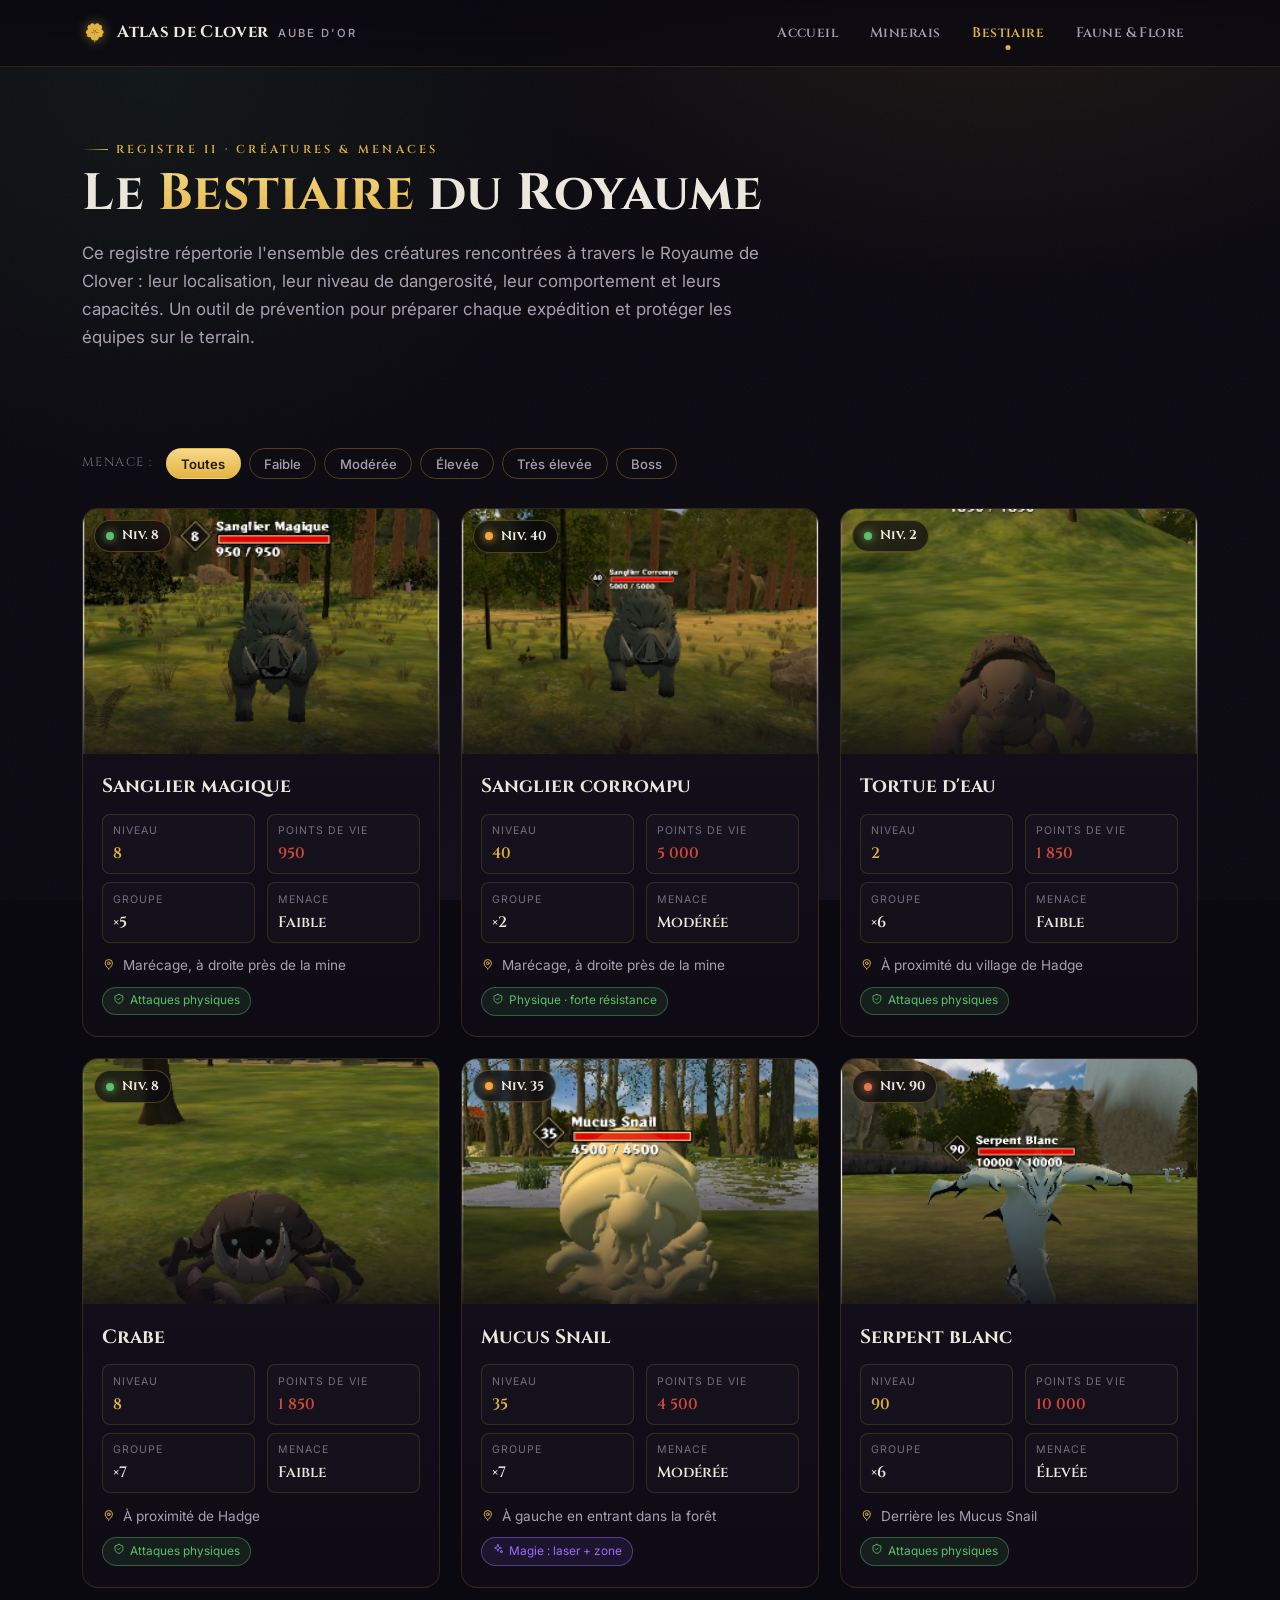
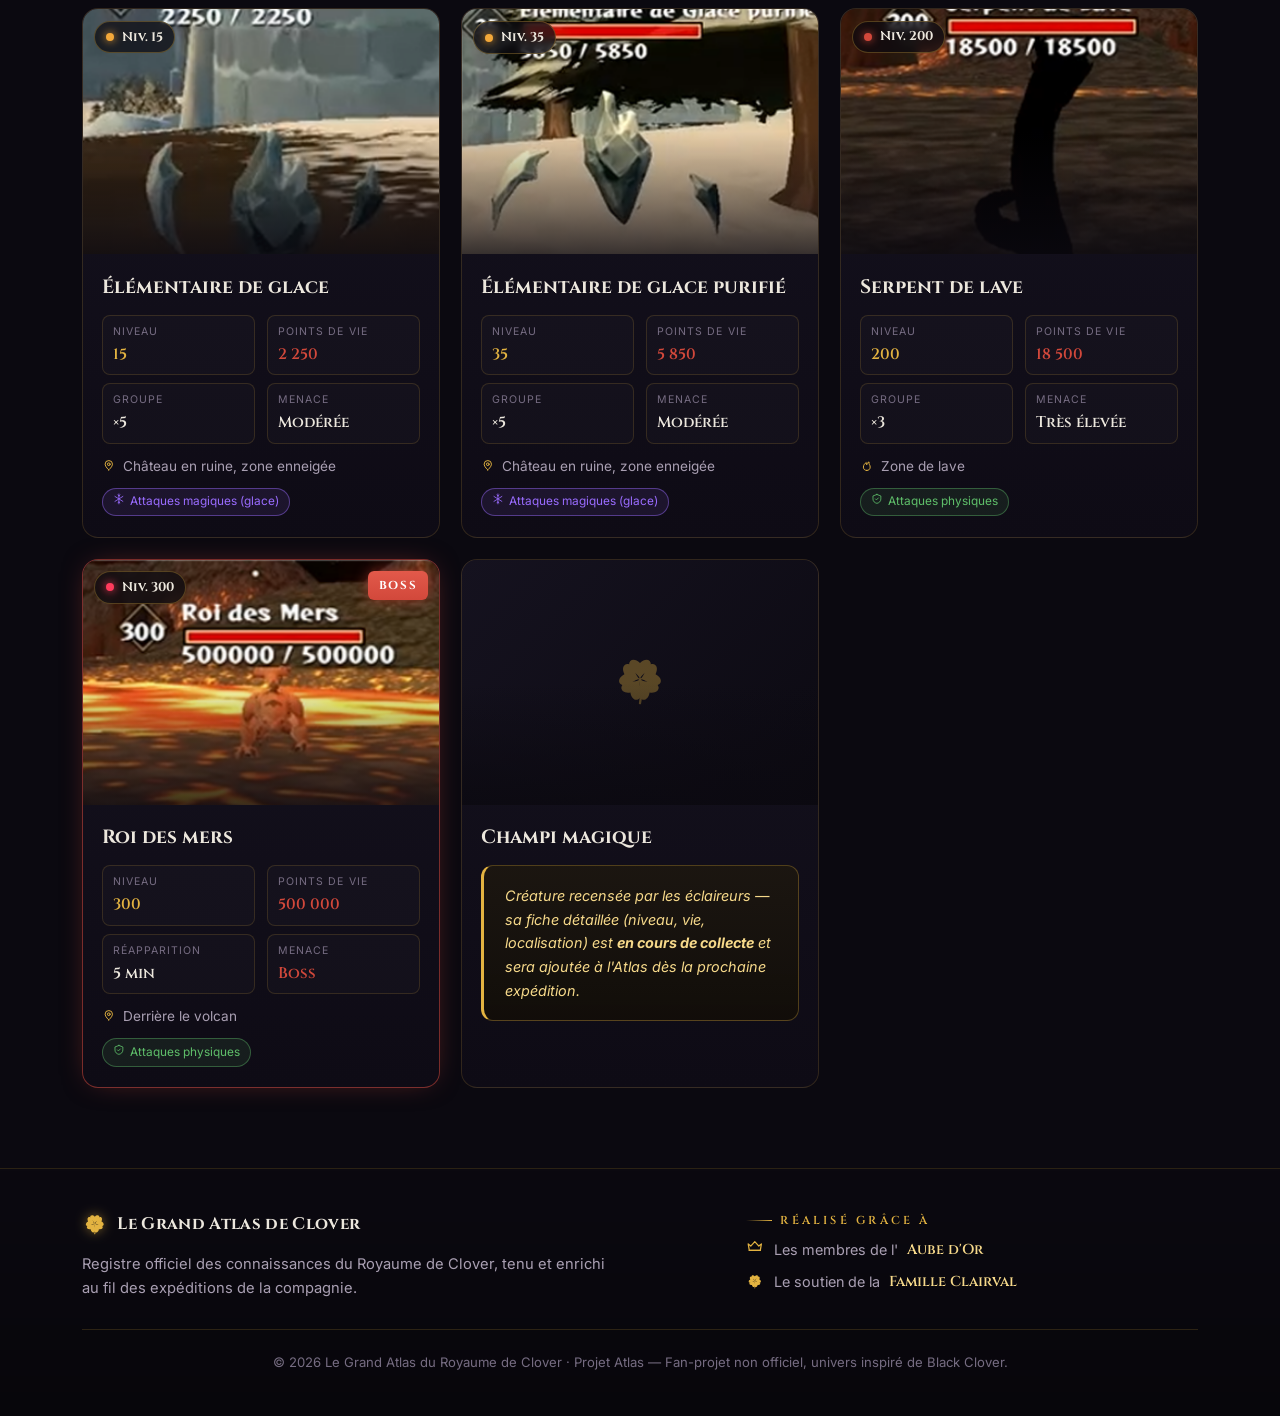
==== bestiaire.html @ 681b784f "Le Grand Atlas du Royaume de Clover — site initial Site-guide multi-pages au thème grimoire sombre (" ====
<!DOCTYPE html>
<html lang="fr">
<head>
  <meta charset="UTF-8" />
  <meta name="viewport" content="width=device-width, initial-scale=1.0" />
  <title>Le Bestiaire — Le Grand Atlas du Royaume de Clover</title>
  <meta name="description" content="Le bestiaire du Royaume de Clover : niveau, points de vie, taille de groupe, type d'attaque et localisation de chaque créature — du sanglier au Roi des mers." />
  <link rel="icon" href="data:image/svg+xml,<svg xmlns='http://www.w3.org/2000/svg' viewBox='-40 -40 80 88'><g fill='%23e3b341'><path d='M0 0C-2-9-16-12-16-22-16-29-8-32 0-24 8-32 16-29 16-22 16-12 2-9 0 0Z'/><path d='M0 0C-2-9-16-12-16-22-16-29-8-32 0-24 8-32 16-29 16-22 16-12 2-9 0 0Z' transform='rotate(72)'/><path d='M0 0C-2-9-16-12-16-22-16-29-8-32 0-24 8-32 16-29 16-22 16-12 2-9 0 0Z' transform='rotate(144)'/><path d='M0 0C-2-9-16-12-16-22-16-29-8-32 0-24 8-32 16-29 16-22 16-12 2-9 0 0Z' transform='rotate(216)'/><path d='M0 0C-2-9-16-12-16-22-16-29-8-32 0-24 8-32 16-29 16-22 16-12 2-9 0 0Z' transform='rotate(288)'/></g></svg>" />
  <link rel="preconnect" href="https://fonts.googleapis.com" />
  <link rel="preconnect" href="https://fonts.gstatic.com" crossorigin />
  <link href="https://fonts.googleapis.com/css2?family=Cinzel:wght@500;600;700;800&family=Inter:wght@400;500;600;700&display=swap" rel="stylesheet" />
  <link rel="stylesheet" href="css/styles.css" />
</head>
<body>

  <svg width="0" height="0" class="svg-sprite" aria-hidden="true" focusable="false" style="position:absolute">
    <symbol id="clover" viewBox="-40 -40 80 88">
      <g fill="currentColor">
        <path d="M0 0C-2-9-16-12-16-22-16-29-8-32 0-24 8-32 16-29 16-22 16-12 2-9 0 0Z"/>
        <path d="M0 0C-2-9-16-12-16-22-16-29-8-32 0-24 8-32 16-29 16-22 16-12 2-9 0 0Z" transform="rotate(72)"/>
        <path d="M0 0C-2-9-16-12-16-22-16-29-8-32 0-24 8-32 16-29 16-22 16-12 2-9 0 0Z" transform="rotate(144)"/>
        <path d="M0 0C-2-9-16-12-16-22-16-29-8-32 0-24 8-32 16-29 16-22 16-12 2-9 0 0Z" transform="rotate(216)"/>
        <path d="M0 0C-2-9-16-12-16-22-16-29-8-32 0-24 8-32 16-29 16-22 16-12 2-9 0 0Z" transform="rotate(288)"/>
      </g>
      <path d="M0 0C2 14 2 26 0 35" fill="none" stroke="currentColor" stroke-width="3.4" stroke-linecap="round"/>
    </symbol>
  </svg>

  <header class="header">
    <div class="container nav">
      <a href="index.html" class="brand">
        <svg class="clover clover--gold"><use href="#clover"/></svg>
        Atlas de Clover <small>Aube d'Or</small>
      </a>
      <nav class="nav-links" id="menu" aria-label="Navigation principale">
        <a href="index.html">Accueil</a>
        <a href="minerais.html">Minerais</a>
        <a href="bestiaire.html" class="is-active">Bestiaire</a>
        <a href="faune-flore.html">Faune &amp; Flore</a>
      </nav>
      <button class="burger" aria-label="Ouvrir le menu" aria-expanded="false">☰</button>
    </div>
  </header>

  <section class="container section--tight" style="padding-top:clamp(2.5rem,6vw,4rem)">
    <span class="kicker">Registre II · Créatures &amp; menaces</span>
    <h1 class="section-title" style="font-size:clamp(2rem,5vw,3.2rem)">Le <span class="accent">Bestiaire</span> du Royaume</h1>
    <p class="lead" style="margin-top:1rem">Ce registre répertorie l'ensemble des créatures rencontrées à travers le Royaume de Clover : leur localisation, leur niveau de dangerosité, leur comportement et leurs capacités. Un outil de prévention pour préparer chaque expédition et protéger les équipes sur le terrain.</p>
  </section>

  <section class="container section--tight">
    <div class="filters" data-filter-group data-target=".beast[data-cat]">
      <span class="flabel">Menace&nbsp;:</span>
      <button class="chip is-on" data-value="all">Toutes</button>
      <button class="chip" data-value="faible">Faible</button>
      <button class="chip" data-value="modere">Modérée</button>
      <button class="chip" data-value="eleve">Élevée</button>
      <button class="chip" data-value="tres-eleve">Très élevée</button>
      <button class="chip" data-value="boss">Boss</button>
    </div>

    <div class="grid grid-auto">

      <!-- Sanglier magique -->
      <article class="beast reveal" data-cat="faible">
        <div class="beast-media">
          <span class="lvl-badge" style="--danger:#5fbf6a"><span class="dot"></span> Niv. 8</span>
          <img src="assets/img/monstre-sanglier-magique.png" alt="Sanglier magique" loading="lazy" />
        </div>
        <div class="beast-body">
          <div class="beast-title">Sanglier magique</div>
          <div class="stat-grid">
            <div class="stat-cell"><span class="k">Niveau</span><span class="v lv">8</span></div>
            <div class="stat-cell"><span class="k">Points de vie</span><span class="v hp">950</span></div>
            <div class="stat-cell"><span class="k">Groupe</span><span class="v">×5</span></div>
            <div class="stat-cell"><span class="k">Menace</span><span class="v">Faible</span></div>
          </div>
          <div class="loc"><span data-ico="pin"></span> Marécage, à droite près de la mine</div>
          <span class="tag-attack phys"><span data-ico="shield"></span> Attaques physiques</span>
        </div>
      </article>

      <!-- Sanglier corrompu -->
      <article class="beast reveal" data-cat="modere">
        <div class="beast-media">
          <span class="lvl-badge" style="--danger:#f3a83a"><span class="dot"></span> Niv. 40</span>
          <img src="assets/img/monstre-sanglier-corrompu.png" alt="Sanglier corrompu" loading="lazy" />
        </div>
        <div class="beast-body">
          <div class="beast-title">Sanglier corrompu</div>
          <div class="stat-grid">
            <div class="stat-cell"><span class="k">Niveau</span><span class="v lv">40</span></div>
            <div class="stat-cell"><span class="k">Points de vie</span><span class="v hp">5 000</span></div>
            <div class="stat-cell"><span class="k">Groupe</span><span class="v">×2</span></div>
            <div class="stat-cell"><span class="k">Menace</span><span class="v">Modérée</span></div>
          </div>
          <div class="loc"><span data-ico="pin"></span> Marécage, à droite près de la mine</div>
          <span class="tag-attack phys"><span data-ico="shield"></span> Physique · forte résistance</span>
        </div>
      </article>

      <!-- Tortue d'eau -->
      <article class="beast reveal" data-cat="faible">
        <div class="beast-media">
          <span class="lvl-badge" style="--danger:#5fbf6a"><span class="dot"></span> Niv. 2</span>
          <img src="assets/img/monstre-tortue-eau.png" alt="Tortue d'eau" loading="lazy" />
        </div>
        <div class="beast-body">
          <div class="beast-title">Tortue d'eau</div>
          <div class="stat-grid">
            <div class="stat-cell"><span class="k">Niveau</span><span class="v lv">2</span></div>
            <div class="stat-cell"><span class="k">Points de vie</span><span class="v hp">1 850</span></div>
            <div class="stat-cell"><span class="k">Groupe</span><span class="v">×6</span></div>
            <div class="stat-cell"><span class="k">Menace</span><span class="v">Faible</span></div>
          </div>
          <div class="loc"><span data-ico="pin"></span> À proximité du village de Hadge</div>
          <span class="tag-attack phys"><span data-ico="shield"></span> Attaques physiques</span>
        </div>
      </article>

      <!-- Crabe -->
      <article class="beast reveal" data-cat="faible">
        <div class="beast-media">
          <span class="lvl-badge" style="--danger:#5fbf6a"><span class="dot"></span> Niv. 8</span>
          <img src="assets/img/monstre-crabe.png" alt="Crabe" loading="lazy" />
        </div>
        <div class="beast-body">
          <div class="beast-title">Crabe</div>
          <div class="stat-grid">
            <div class="stat-cell"><span class="k">Niveau</span><span class="v lv">8</span></div>
            <div class="stat-cell"><span class="k">Points de vie</span><span class="v hp">1 850</span></div>
            <div class="stat-cell"><span class="k">Groupe</span><span class="v">×7</span></div>
            <div class="stat-cell"><span class="k">Menace</span><span class="v">Faible</span></div>
          </div>
          <div class="loc"><span data-ico="pin"></span> À proximité de Hadge</div>
          <span class="tag-attack phys"><span data-ico="shield"></span> Attaques physiques</span>
        </div>
      </article>

      <!-- Mucus Snail -->
      <article class="beast reveal" data-cat="modere">
        <div class="beast-media">
          <span class="lvl-badge" style="--danger:#f3a83a"><span class="dot"></span> Niv. 35</span>
          <img src="assets/img/monstre-mucus-snail.png" alt="Mucus Snail" loading="lazy" />
        </div>
        <div class="beast-body">
          <div class="beast-title">Mucus Snail</div>
          <div class="stat-grid">
            <div class="stat-cell"><span class="k">Niveau</span><span class="v lv">35</span></div>
            <div class="stat-cell"><span class="k">Points de vie</span><span class="v hp">4 500</span></div>
            <div class="stat-cell"><span class="k">Groupe</span><span class="v">×7</span></div>
            <div class="stat-cell"><span class="k">Menace</span><span class="v">Modérée</span></div>
          </div>
          <div class="loc"><span data-ico="pin"></span> À gauche en entrant dans la forêt</div>
          <span class="tag-attack magic"><span data-ico="sparkle"></span> Magie : laser + zone</span>
        </div>
      </article>

      <!-- Serpent blanc -->
      <article class="beast reveal" data-cat="eleve">
        <div class="beast-media">
          <span class="lvl-badge" style="--danger:#e2784a"><span class="dot"></span> Niv. 90</span>
          <img src="assets/img/monstre-serpent-blanc.png" alt="Serpent blanc" loading="lazy" />
        </div>
        <div class="beast-body">
          <div class="beast-title">Serpent blanc</div>
          <div class="stat-grid">
            <div class="stat-cell"><span class="k">Niveau</span><span class="v lv">90</span></div>
            <div class="stat-cell"><span class="k">Points de vie</span><span class="v hp">10 000</span></div>
            <div class="stat-cell"><span class="k">Groupe</span><span class="v">×6</span></div>
            <div class="stat-cell"><span class="k">Menace</span><span class="v">Élevée</span></div>
          </div>
          <div class="loc"><span data-ico="pin"></span> Derrière les Mucus Snail</div>
          <span class="tag-attack phys"><span data-ico="shield"></span> Attaques physiques</span>
        </div>
      </article>

      <!-- Élémentaire de glace -->
      <article class="beast reveal" data-cat="modere">
        <div class="beast-media">
          <span class="lvl-badge" style="--danger:#f3a83a"><span class="dot"></span> Niv. 15</span>
          <img src="assets/img/monstre-elementaire-glace.png" alt="Élémentaire de glace" loading="lazy" />
        </div>
        <div class="beast-body">
          <div class="beast-title">Élémentaire de glace</div>
          <div class="stat-grid">
            <div class="stat-cell"><span class="k">Niveau</span><span class="v lv">15</span></div>
            <div class="stat-cell"><span class="k">Points de vie</span><span class="v hp">2 250</span></div>
            <div class="stat-cell"><span class="k">Groupe</span><span class="v">×5</span></div>
            <div class="stat-cell"><span class="k">Menace</span><span class="v">Modérée</span></div>
          </div>
          <div class="loc"><span data-ico="pin"></span> Château en ruine, zone enneigée</div>
          <span class="tag-attack magic"><span data-ico="snow"></span> Attaques magiques (glace)</span>
        </div>
      </article>

      <!-- Élémentaire de glace purifié -->
      <article class="beast reveal" data-cat="modere">
        <div class="beast-media">
          <span class="lvl-badge" style="--danger:#f3a83a"><span class="dot"></span> Niv. 35</span>
          <img src="assets/img/monstre-elementaire-glace-purifie.png" alt="Élémentaire de glace purifié" loading="lazy" />
        </div>
        <div class="beast-body">
          <div class="beast-title">Élémentaire de glace purifié</div>
          <div class="stat-grid">
            <div class="stat-cell"><span class="k">Niveau</span><span class="v lv">35</span></div>
            <div class="stat-cell"><span class="k">Points de vie</span><span class="v hp">5 850</span></div>
            <div class="stat-cell"><span class="k">Groupe</span><span class="v">×5</span></div>
            <div class="stat-cell"><span class="k">Menace</span><span class="v">Modérée</span></div>
          </div>
          <div class="loc"><span data-ico="pin"></span> Château en ruine, zone enneigée</div>
          <span class="tag-attack magic"><span data-ico="snow"></span> Attaques magiques (glace)</span>
        </div>
      </article>

      <!-- Serpent de lave -->
      <article class="beast reveal" data-cat="tres-eleve">
        <div class="beast-media">
          <span class="lvl-badge" style="--danger:#d2483b"><span class="dot"></span> Niv. 200</span>
          <img src="assets/img/monstre-serpent-lave.png" alt="Serpent de lave" loading="lazy" />
        </div>
        <div class="beast-body">
          <div class="beast-title">Serpent de lave</div>
          <div class="stat-grid">
            <div class="stat-cell"><span class="k">Niveau</span><span class="v lv">200</span></div>
            <div class="stat-cell"><span class="k">Points de vie</span><span class="v hp">18 500</span></div>
            <div class="stat-cell"><span class="k">Groupe</span><span class="v">×3</span></div>
            <div class="stat-cell"><span class="k">Menace</span><span class="v">Très élevée</span></div>
          </div>
          <div class="loc"><span data-ico="flame"></span> Zone de lave</div>
          <span class="tag-attack phys"><span data-ico="shield"></span> Attaques physiques</span>
        </div>
      </article>

      <!-- Roi des mers (BOSS) -->
      <article class="beast boss reveal" data-cat="boss">
        <div class="beast-media">
          <span class="boss-tag">BOSS</span>
          <span class="lvl-badge" style="--danger:#ff3b5c"><span class="dot"></span> Niv. 300</span>
          <img src="assets/img/monstre-roi-des-mers.png" alt="Roi des mers — Boss" loading="lazy" />
        </div>
        <div class="beast-body">
          <div class="beast-title">Roi des mers</div>
          <div class="stat-grid">
            <div class="stat-cell"><span class="k">Niveau</span><span class="v lv">300</span></div>
            <div class="stat-cell"><span class="k">Points de vie</span><span class="v hp">500 000</span></div>
            <div class="stat-cell"><span class="k">Réapparition</span><span class="v">5 min</span></div>
            <div class="stat-cell"><span class="k">Menace</span><span class="v" style="color:var(--crimson)">Boss</span></div>
          </div>
          <div class="loc"><span data-ico="pin"></span> Derrière le volcan</div>
          <span class="tag-attack phys"><span data-ico="shield"></span> Attaques physiques</span>
        </div>
      </article>

      <!-- Champi magique : fiche à venir -->
      <article class="beast reveal" data-cat="inconnu">
        <div class="beast-media" style="display:flex;align-items:center;justify-content:center;background:linear-gradient(135deg,#15121f,#0c0a12)">
          <svg class="clover clover--gold" style="width:60px;height:60px;opacity:.35"><use href="#clover"/></svg>
        </div>
        <div class="beast-body">
          <div class="beast-title">Champi magique</div>
          <div class="scroll-note" style="font-size:.9rem">Créature recensée par les éclaireurs — sa fiche détaillée (niveau, vie, localisation) est <b>en cours de collecte</b> et sera ajoutée à l'Atlas dès la prochaine expédition.</div>
        </div>
      </article>

    </div>
  </section>

  <footer class="footer">
    <div class="container">
      <div class="footer-grid">
        <div>
          <a href="index.html" class="brand"><svg class="clover clover--gold"><use href="#clover"/></svg> Le Grand Atlas de Clover</a>
          <p>Registre officiel des connaissances du Royaume de Clover, tenu et enrichi au fil des expéditions de la compagnie.</p>
        </div>
        <div class="credits">
          <span class="kicker">Réalisé grâce à</span>
          <div class="credit"><span data-ico="crown"></span> Les membres de l'<b>Aube d'Or</b></div>
          <div class="credit"><svg class="clover clover--gold"><use href="#clover"/></svg> Le soutien de la <b>Famille Clairval</b></div>
        </div>
      </div>
      <div class="footer-copy">© <span data-year>2026</span> Le Grand Atlas du Royaume de Clover · Projet Atlas — Fan-projet non officiel, univers inspiré de Black Clover.</div>
    </div>
  </footer>

  <script src="js/main.js"></script>
</body>
</html>
---- css/styles.css ----
/* =====================================================================
   LE GRAND ATLAS DU ROYAUME DE CLOVER — Projet Atlas
   Thème "grimoire sombre" · HTML/CSS/JS pur
   Toutes les couleurs sont réglables ici (section :root).
   ===================================================================== */

:root{
  /* Fonds & surfaces */
  --bg:#0b0910;
  --bg-2:#0e0b15;
  --surface:#15121f;
  --surface-2:#1b1626;
  --parchment:#1d1710;
  /* Lignes / bordures dorées */
  --line:rgba(227,179,65,.16);
  --line-2:rgba(227,179,65,.30);
  --line-strong:rgba(227,179,65,.55);
  /* Accents */
  --gold:#e3b341;
  --gold-2:#f6d98a;
  --gold-deep:#9c7322;
  --clover:#5fbf6a;
  --clover-deep:#2f7d3a;
  --crimson:#d2483b;
  --purple:#9a6cff;
  /* Texte */
  --ink:#ece7dd;
  --muted:#a99fb2;
  --muted-2:#766c82;
  /* Raretés / classifications */
  --r-commune:#9aa6b0;
  --r-rare:#49a0ff;
  --r-epique:#b15cff;
  --r-legendaire:#f3a83a;
  --r-mythique:#ff5277;
  --r-divin:#2dd4bf;
  --r-artifact:#ffd76a;
  /* Layout */
  --maxw:1180px;
  --radius:16px;
  --radius-sm:10px;
  --shadow:0 18px 50px -22px rgba(0,0,0,.85);
  --glow-gold:0 0 24px -4px rgba(227,179,65,.45);
  --font-display:'Cinzel',Georgia,serif;
  --font-body:'Inter',system-ui,-apple-system,Segoe UI,Roboto,sans-serif;
}

*{box-sizing:border-box;margin:0;padding:0}
html{scroll-behavior:smooth}
body{
  font-family:var(--font-body);
  color:var(--ink);
  background:var(--bg);
  line-height:1.65;
  -webkit-font-smoothing:antialiased;
  overflow-x:hidden;
  position:relative;
}
/* Texture parcheminée + halo magique en fond */
body::before{
  content:"";position:fixed;inset:0;z-index:-2;pointer-events:none;
  background:
    radial-gradient(900px 600px at 78% -8%, rgba(227,179,65,.10), transparent 60%),
    radial-gradient(800px 700px at 12% 8%, rgba(95,191,106,.07), transparent 60%),
    radial-gradient(1000px 800px at 50% 120%, rgba(154,108,255,.08), transparent 60%),
    var(--bg);
}
body::after{
  content:"";position:fixed;inset:0;z-index:-1;pointer-events:none;opacity:.04;
  background-image:url("data:image/svg+xml,%3Csvg xmlns='http://www.w3.org/2000/svg' width='160' height='160'%3E%3Cfilter id='n'%3E%3CfeTurbulence type='fractalNoise' baseFrequency='0.85' numOctaves='2'/%3E%3C/filter%3E%3Crect width='100%25' height='100%25' filter='url(%23n)'/%3E%3C/svg%3E");
}

img{max-width:100%;display:block}
a{color:inherit;text-decoration:none}

.container{width:100%;max-width:var(--maxw);margin-inline:auto;padding-inline:clamp(1rem,4vw,2rem)}

/* ---------- Typographie ---------- */
h1,h2,h3,.display{font-family:var(--font-display);font-weight:700;line-height:1.15;letter-spacing:.01em}
.kicker{
  display:inline-flex;align-items:center;gap:.5rem;
  font-family:var(--font-display);font-size:.72rem;font-weight:600;
  letter-spacing:.28em;text-transform:uppercase;color:var(--gold);
}
.kicker::before{content:"";width:26px;height:1px;background:linear-gradient(90deg,transparent,var(--gold))}
.section-title{font-size:clamp(1.7rem,4vw,2.7rem);margin:.4rem 0 0}
.section-title .accent{
  background:linear-gradient(180deg,var(--gold-2),var(--gold));
  -webkit-background-clip:text;background-clip:text;color:transparent;
}
.lead{color:var(--muted);font-size:1.06rem;max-width:64ch}
.prose p{color:#d8d1c4;margin-bottom:1rem;max-width:74ch}
.prose p:last-child{margin-bottom:0}

/* ---------- Sections / ornements ---------- */
.section{padding-block:clamp(3rem,7vw,5.5rem)}
.section--tight{padding-block:clamp(2rem,4vw,3rem)}
.section-head{margin-bottom:2.2rem}
.ornament{display:flex;align-items:center;justify-content:center;gap:1rem;color:var(--gold-deep);margin:0 auto}
.ornament::before,.ornament::after{content:"";height:1px;width:min(140px,22vw);background:linear-gradient(90deg,transparent,var(--line-strong),transparent)}
.ornament svg{width:26px;height:26px;opacity:.9}

/* ---------- Clover mark ---------- */
.clover{width:1em;height:1em;display:inline-block;vertical-align:-.14em;color:var(--clover)}
.clover--gold{color:var(--gold)}

/* ---------- Header / Nav ---------- */
.header{
  position:sticky;top:0;z-index:50;
  backdrop-filter:blur(12px);
  background:linear-gradient(180deg,rgba(11,9,16,.94),rgba(11,9,16,.72));
  border-bottom:1px solid var(--line);
}
.nav{display:flex;align-items:center;gap:1.2rem;height:66px}
.brand{display:flex;align-items:center;gap:.6rem;font-family:var(--font-display);font-weight:700;font-size:1.05rem;letter-spacing:.02em}
.brand .clover{width:1.6rem;height:1.6rem;filter:drop-shadow(0 0 6px rgba(227,179,65,.5))}
.brand small{color:var(--muted);font-weight:500;font-family:var(--font-body);font-size:.7rem;letter-spacing:.18em;text-transform:uppercase}
.nav-links{display:flex;gap:.3rem;margin-left:auto}
.nav-links a{
  font-family:var(--font-display);font-size:.86rem;font-weight:600;letter-spacing:.03em;
  color:var(--muted);padding:.5rem .85rem;border-radius:999px;transition:.2s;position:relative;
}
.nav-links a:hover{color:var(--ink);background:rgba(227,179,65,.08)}
.nav-links a.is-active{color:var(--gold)}
.nav-links a.is-active::after{
  content:"";position:absolute;left:50%;bottom:2px;transform:translateX(-50%);
  width:5px;height:5px;border-radius:50%;background:var(--gold);box-shadow:var(--glow-gold)
}
.burger{display:none;margin-left:auto;background:none;border:1px solid var(--line-2);color:var(--gold);
  font-size:1.2rem;width:42px;height:42px;border-radius:10px;cursor:pointer}

/* ---------- Boutons ---------- */
.btn{
  display:inline-flex;align-items:center;gap:.55rem;cursor:pointer;
  font-family:var(--font-display);font-weight:600;font-size:.9rem;letter-spacing:.02em;
  padding:.8rem 1.4rem;border-radius:999px;border:1px solid transparent;transition:.22s;
}
.btn svg{width:1.05em;height:1.05em}
.btn-primary{background:linear-gradient(180deg,var(--gold-2),var(--gold));color:#241a04;box-shadow:var(--glow-gold)}
.btn-primary:hover{transform:translateY(-2px);box-shadow:0 0 30px -2px rgba(227,179,65,.6)}
.btn-ghost{border-color:var(--line-2);color:var(--ink);background:rgba(255,255,255,.02)}
.btn-ghost:hover{border-color:var(--gold);color:var(--gold);transform:translateY(-2px)}

/* ---------- Hero ---------- */
.hero{position:relative;overflow:hidden;padding-block:clamp(3.5rem,9vw,7rem);text-align:center}
.hero-circle{
  position:absolute;top:50%;left:50%;width:min(820px,120vw);aspect-ratio:1;translate:-50% -50%;
  z-index:-1;opacity:.5;pointer-events:none;
}
.hero-circle svg{width:100%;height:100%;animation:spin 60s linear infinite}
.hero-circle svg .ring2{animation:spin 90s linear infinite reverse;transform-origin:center}
@keyframes spin{to{transform:rotate(360deg)}}
.hero h1{font-size:clamp(2.4rem,7vw,5rem);margin:.6rem 0;line-height:1.05}
.hero h1 .gold{
  background:linear-gradient(180deg,#fff4d6,var(--gold) 55%,var(--gold-deep));
  -webkit-background-clip:text;background-clip:text;color:transparent;
  filter:drop-shadow(0 2px 18px rgba(227,179,65,.3));
}
.hero .tagline{color:var(--muted);font-size:1.12rem;max-width:60ch;margin:1.2rem auto 0}
.hero-actions{display:flex;gap:.8rem;justify-content:center;flex-wrap:wrap;margin-top:1.8rem}
.quote-scroll{
  margin:2.4rem auto 0;max-width:680px;padding:1.2rem 1.6rem;
  background:linear-gradient(180deg,rgba(29,23,16,.9),rgba(20,16,10,.9));
  border:1px solid var(--line-2);border-radius:14px;position:relative;
  font-family:var(--font-display);font-style:italic;color:var(--gold-2);font-size:1.02rem;
  box-shadow:inset 0 0 40px -20px rgba(227,179,65,.5)
}
.quote-scroll::before{content:"❝";position:absolute;top:-.4rem;left:.7rem;color:var(--gold-deep);font-size:2rem;opacity:.6}

/* ---------- Stats ---------- */
.stats{display:grid;grid-template-columns:repeat(4,1fr);gap:1rem}
.stat{
  text-align:center;padding:1.3rem 1rem;border-radius:var(--radius-sm);
  background:linear-gradient(180deg,var(--surface),var(--bg-2));border:1px solid var(--line);
}
.stat .num{font-family:var(--font-display);font-size:clamp(1.3rem,3vw,1.9rem);color:var(--gold);font-weight:700}
.stat .lbl{font-size:.78rem;color:var(--muted);text-transform:uppercase;letter-spacing:.12em;margin-top:.25rem}

/* ---------- Grilles & panneaux ---------- */
.grid{display:grid;gap:1.3rem}
.grid-2{grid-template-columns:repeat(2,1fr)}
.grid-3{grid-template-columns:repeat(3,1fr)}
.grid-4{grid-template-columns:repeat(4,1fr)}
.grid-auto{grid-template-columns:repeat(auto-fill,minmax(290px,1fr))}

.panel{
  background:linear-gradient(180deg,var(--surface),var(--bg-2));
  border:1px solid var(--line);border-radius:var(--radius);padding:1.6rem;position:relative;
}
.panel--accent{border-color:var(--line-2);box-shadow:inset 0 0 0 1px rgba(227,179,65,.04)}
.panel h3{font-size:1.15rem;display:flex;align-items:center;gap:.55rem;margin-bottom:.6rem}
.panel h3 .clover,.panel h3 svg{width:1.1rem;height:1.1rem;color:var(--gold)}
.panel p{color:#cfc8bb}

/* Carte-lien du hub */
.hub-card{display:flex;flex-direction:column;gap:.6rem;transition:.25s;overflow:hidden}
.hub-card:hover{transform:translateY(-4px);border-color:var(--line-strong);box-shadow:var(--shadow)}
.hub-card .ico-lg{width:40px;height:40px;color:var(--gold)}
.hub-card .go{margin-top:auto;color:var(--gold);font-weight:600;font-size:.85rem;font-family:var(--font-display);display:inline-flex;gap:.4rem;align-items:center}
.hub-card:hover .go svg{transform:translateX(4px)}
.hub-card .go svg{transition:.2s;width:1em;height:1em}

/* ---------- Badges de rareté ---------- */
.rarity{
  --c:var(--r-commune);
  display:inline-flex;align-items:center;gap:.4rem;font-family:var(--font-display);
  font-size:.72rem;font-weight:600;letter-spacing:.08em;text-transform:uppercase;
  padding:.28rem .7rem;border-radius:999px;color:var(--c);
  border:1px solid color-mix(in srgb,var(--c) 50%,transparent);
  background:color-mix(in srgb,var(--c) 12%,transparent);
}
.rarity::before{content:"";width:7px;height:7px;border-radius:50%;background:var(--c);box-shadow:0 0 8px var(--c)}
.rarity.commune{--c:var(--r-commune)}
.rarity.rare{--c:var(--r-rare)}
.rarity.epique{--c:var(--r-epique)}
.rarity.legendaire{--c:var(--r-legendaire)}
.rarity.mythique{--c:var(--r-mythique)}
.rarity.divin{--c:var(--r-divin)}
.rarity.artifact{
  color:#1c1407;border:none;
  background:linear-gradient(110deg,#f6d98a,#5fbf6a,#2dd4bf,#f3a83a);
  background-size:300% 100%;animation:shimmer 6s linear infinite
}
.rarity.artifact::before{background:#1c1407;box-shadow:none}
@keyframes shimmer{to{background-position:300% 0}}

/* ---------- Cartes Minerai / Ressource ---------- */
.card{
  background:linear-gradient(180deg,var(--surface),var(--bg-2));
  border:1px solid var(--line);border-radius:var(--radius);overflow:hidden;
  display:flex;flex-direction:column;transition:.25s;
}
.card:hover{transform:translateY(-5px);border-color:var(--line-2);box-shadow:var(--shadow)}
.card-media{position:relative;aspect-ratio:16/10;overflow:hidden;background:#000}
.card-media img{width:100%;height:100%;object-fit:cover;transition:.4s}
.card:hover .card-media img{transform:scale(1.06)}
.card-media::after{content:"";position:absolute;inset:0;background:linear-gradient(180deg,transparent 55%,rgba(11,9,16,.85))}
.card-media .rarity{position:absolute;top:.7rem;left:.7rem;z-index:2;backdrop-filter:blur(4px)}
.card-body{padding:1.1rem 1.2rem 1.3rem;display:flex;flex-direction:column;gap:.55rem;flex:1}
.card-title{font-family:var(--font-display);font-size:1.18rem;font-weight:700;color:var(--ink)}
.meta-line{display:flex;align-items:center;gap:.5rem;font-size:.86rem;color:var(--muted)}
.meta-line svg{width:1em;height:1em;color:var(--gold);flex:none}
.craft{
  margin-top:.3rem;font-size:.85rem;color:#d8d1c4;
  border-top:1px dashed var(--line-2);padding-top:.7rem;display:flex;gap:.5rem;align-items:flex-start
}
.craft svg{width:1.05em;height:1.05em;color:var(--clover);flex:none;margin-top:.15rem}
.craft b{color:var(--gold-2);font-weight:600}

/* ---------- Cartes Monstre (bestiaire) ---------- */
.beast{
  background:linear-gradient(180deg,var(--surface),var(--bg-2));
  border:1px solid var(--line);border-radius:var(--radius);overflow:hidden;transition:.25s;
  display:flex;flex-direction:column;
}
.beast:hover{transform:translateY(-5px);box-shadow:var(--shadow);border-color:var(--line-2)}
.beast.boss{border-color:color-mix(in srgb,var(--crimson) 55%,transparent);box-shadow:0 0 30px -12px rgba(210,72,59,.6)}
.beast-media{position:relative;aspect-ratio:16/11;background:#000;overflow:hidden}
.beast-media img{width:100%;height:100%;object-fit:cover;transition:.4s}
.beast:hover .beast-media img{transform:scale(1.05)}
.beast-media::after{content:"";position:absolute;inset:0;background:linear-gradient(180deg,transparent 50%,rgba(11,9,16,.8))}
.lvl-badge{
  position:absolute;top:.7rem;left:.7rem;z-index:2;display:flex;align-items:center;gap:.45rem;
  font-family:var(--font-display);font-weight:700;font-size:.8rem;padding:.3rem .7rem;border-radius:999px;
  background:rgba(11,9,16,.7);backdrop-filter:blur(4px);border:1px solid var(--line-2);color:var(--ink)
}
.lvl-badge .dot{width:8px;height:8px;border-radius:50%;background:var(--danger,#5fbf6a);box-shadow:0 0 8px var(--danger,#5fbf6a)}
.boss-tag{
  position:absolute;top:.7rem;right:.7rem;z-index:2;font-family:var(--font-display);font-weight:700;
  font-size:.72rem;letter-spacing:.15em;padding:.3rem .65rem;border-radius:6px;color:#fff;
  background:linear-gradient(180deg,#e2594a,var(--crimson));box-shadow:0 0 16px -2px rgba(210,72,59,.8)
}
.beast-body{padding:1.1rem 1.2rem 1.3rem}
.beast-title{font-family:var(--font-display);font-size:1.2rem;font-weight:700;margin-bottom:.7rem;display:flex;align-items:center;justify-content:space-between;gap:.5rem}
.stat-grid{display:grid;grid-template-columns:1fr 1fr;gap:.5rem .8rem;margin-bottom:.7rem}
.stat-cell{display:flex;flex-direction:column;gap:.1rem;background:rgba(255,255,255,.02);border:1px solid var(--line);border-radius:8px;padding:.45rem .6rem}
.stat-cell .k{font-size:.66rem;text-transform:uppercase;letter-spacing:.1em;color:var(--muted-2)}
.stat-cell .v{font-family:var(--font-display);font-weight:600;color:var(--ink);font-size:.95rem}
.stat-cell .v.hp{color:var(--crimson)}
.stat-cell .v.lv{color:var(--gold)}
.beast .loc{display:flex;gap:.45rem;align-items:flex-start;font-size:.85rem;color:var(--muted)}
.beast .loc svg{width:1em;height:1em;color:var(--gold);flex:none;margin-top:.2rem}
.tag-attack{display:inline-flex;align-items:center;gap:.35rem;font-size:.74rem;padding:.22rem .6rem;border-radius:999px;margin-top:.6rem;
  border:1px solid var(--line-2);color:var(--muted)}
.tag-attack.magic{color:var(--purple);border-color:color-mix(in srgb,var(--purple) 45%,transparent);background:color-mix(in srgb,var(--purple) 10%,transparent)}
.tag-attack.phys{color:var(--clover);border-color:color-mix(in srgb,var(--clover) 40%,transparent);background:color-mix(in srgb,var(--clover) 10%,transparent)}

/* ---------- Filtres ---------- */
.filters{display:flex;flex-wrap:wrap;gap:.5rem;margin-bottom:1.8rem;align-items:center}
.filters .flabel{font-family:var(--font-display);font-size:.78rem;letter-spacing:.12em;text-transform:uppercase;color:var(--muted-2);margin-right:.3rem}
.chip{
  font-family:var(--font-body);font-size:.82rem;font-weight:500;cursor:pointer;
  padding:.4rem .9rem;border-radius:999px;border:1px solid var(--line-2);color:var(--muted);
  background:transparent;transition:.18s;
}
.chip:hover{color:var(--ink);border-color:var(--gold)}
.chip.is-on{background:linear-gradient(180deg,var(--gold-2),var(--gold));color:#241a04;border-color:transparent;font-weight:600}
.is-hidden{display:none!important}

/* ---------- Vignettes poissons ---------- */
.fish-row{display:grid;grid-template-columns:repeat(auto-fill,minmax(150px,1fr));gap:1rem}
.fish{
  background:linear-gradient(180deg,var(--surface),var(--bg-2));border:1px solid var(--line);
  border-radius:14px;padding:1rem;text-align:center;transition:.22s
}
.fish:hover{transform:translateY(-4px);border-color:var(--line-2);box-shadow:var(--shadow)}
.fish img{width:84px;height:84px;object-fit:contain;margin:0 auto .6rem;border-radius:12px;
  border:1px solid var(--line-2);background:#0c0a12;image-rendering:auto}
.fish .fn{font-family:var(--font-display);font-weight:600;font-size:.95rem;margin-bottom:.35rem}

/* Liste à puces stylée */
.list-clean{list-style:none;display:flex;flex-direction:column;gap:.55rem}
.list-clean li{display:flex;gap:.6rem;align-items:flex-start;color:#d8d1c4}
.list-clean li svg{width:1.05em;height:1.05em;color:var(--gold);flex:none;margin-top:.35rem}
.list-clean li b{color:var(--ink)}

/* Encart "parchemin" */
.scroll-note{
  background:linear-gradient(180deg,rgba(29,23,16,.9),rgba(18,14,9,.92));
  border:1px solid var(--line-2);border-left:3px solid var(--gold);
  border-radius:12px;padding:1.1rem 1.3rem;color:var(--gold-2);font-style:italic
}

/* ---------- Footer ---------- */
.footer{border-top:1px solid var(--line);margin-top:2rem;padding-block:2.6rem;background:linear-gradient(180deg,transparent,rgba(0,0,0,.3))}
.footer-grid{display:grid;grid-template-columns:1.4fr 1fr;gap:2rem;align-items:start}
.footer .brand{margin-bottom:.8rem}
.footer p{color:var(--muted);font-size:.92rem;max-width:60ch}
.credits{display:flex;flex-direction:column;gap:.5rem}
.credit{display:flex;align-items:center;gap:.6rem;color:var(--muted);font-size:.9rem}
.credit svg,.credit .clover{width:1.1rem;height:1.1rem;color:var(--gold);flex:none}
.credit b{color:var(--gold-2);font-family:var(--font-display);font-weight:600}
.footer-copy{border-top:1px solid var(--line);margin-top:1.8rem;padding-top:1.4rem;color:var(--muted-2);font-size:.82rem;text-align:center}

/* ---------- Reveal ---------- */
.reveal{opacity:0;transform:translateY(22px);transition:opacity .7s ease,transform .7s ease}
.reveal.in{opacity:1;transform:none}
@media (prefers-reduced-motion:reduce){
  .reveal{opacity:1;transform:none;transition:none}
  .hero-circle svg,.hero-circle svg .ring2{animation:none}
}

/* ---------- Responsive ---------- */
@media (max-width:920px){
  .grid-4{grid-template-columns:repeat(2,1fr)}
  .grid-3{grid-template-columns:repeat(2,1fr)}
  .footer-grid{grid-template-columns:1fr}
}
@media (max-width:720px){
  .nav-links{
    position:fixed;inset:66px 0 auto 0;flex-direction:column;gap:0;
    background:rgba(11,9,16,.98);border-bottom:1px solid var(--line);
    padding:.5rem 1rem 1rem;transform:translateY(-130%);transition:.3s;margin:0
  }
  .nav-links.open{transform:none}
  .nav-links a{padding:.85rem;border-radius:8px}
  .burger{display:block}
  .stats{grid-template-columns:repeat(2,1fr)}
  .grid-2{grid-template-columns:1fr}
}
@media (max-width:480px){
  .grid-4,.grid-3{grid-template-columns:1fr}
}
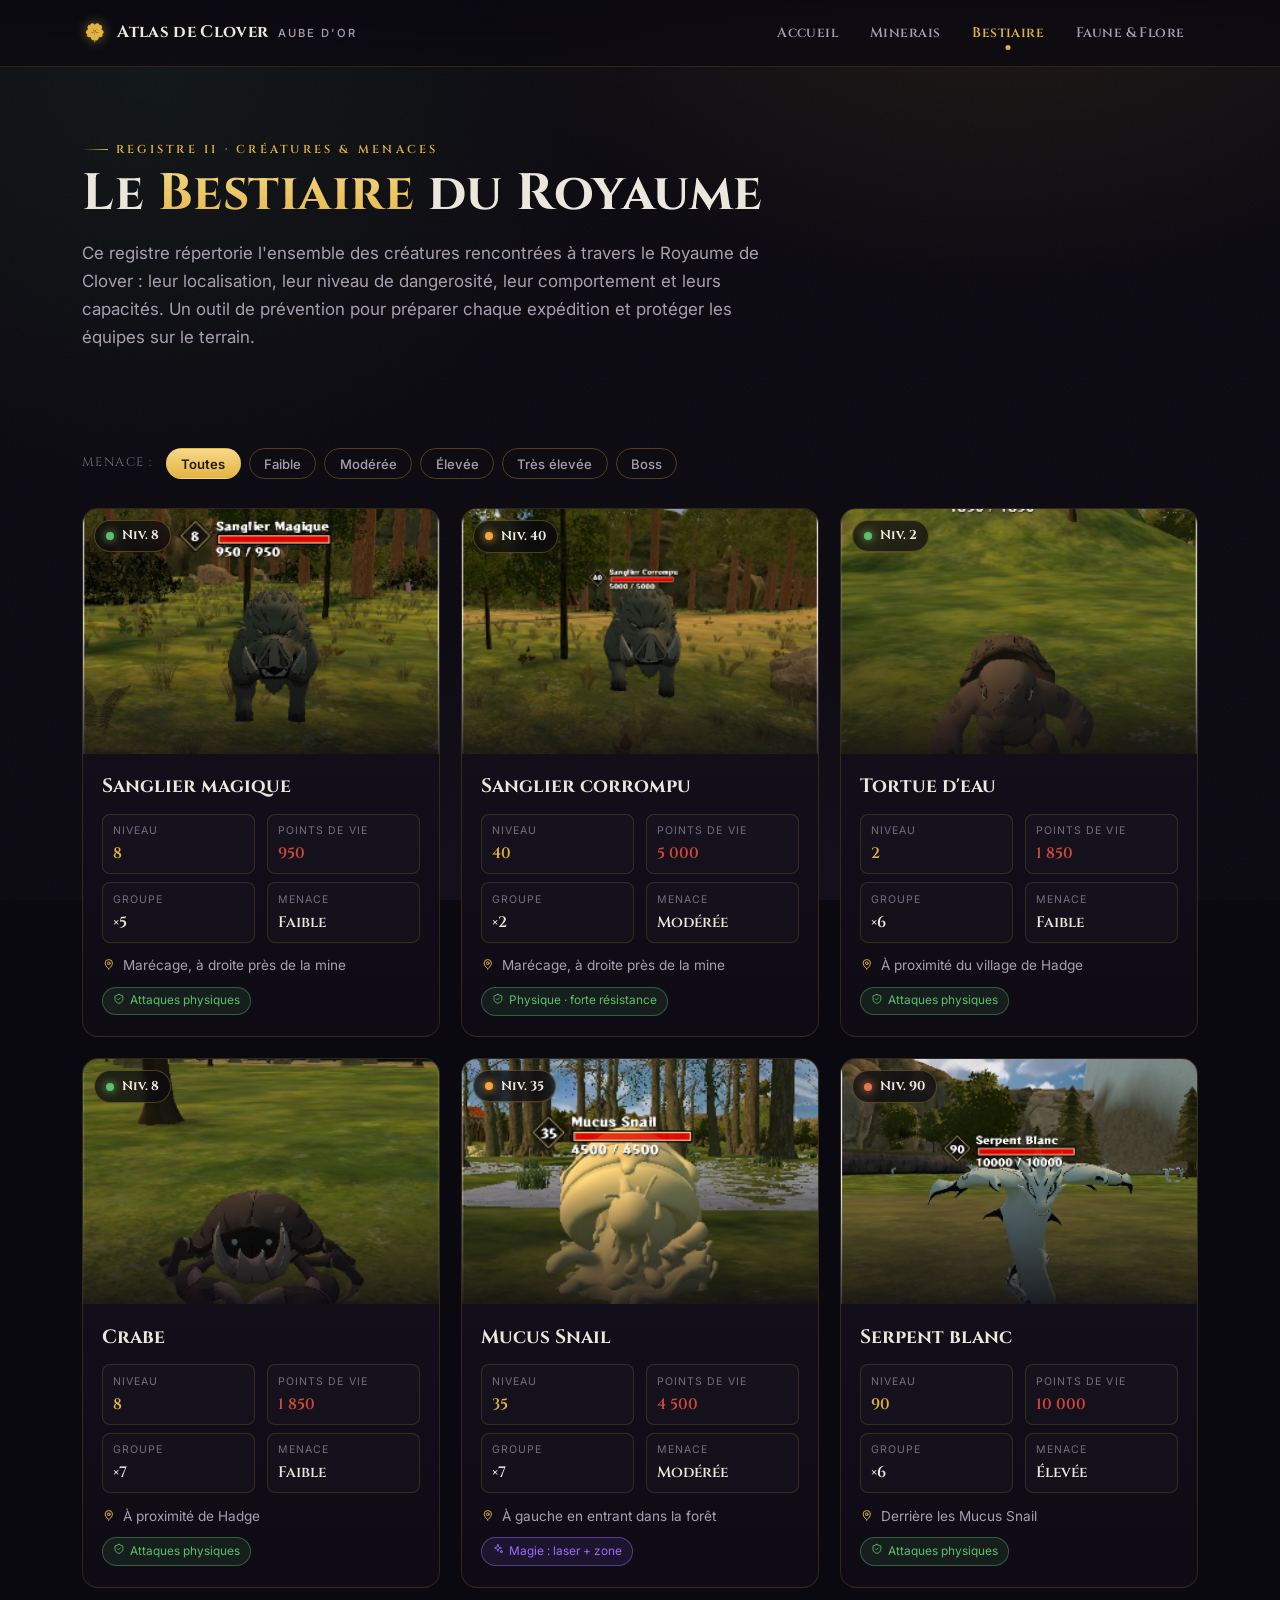
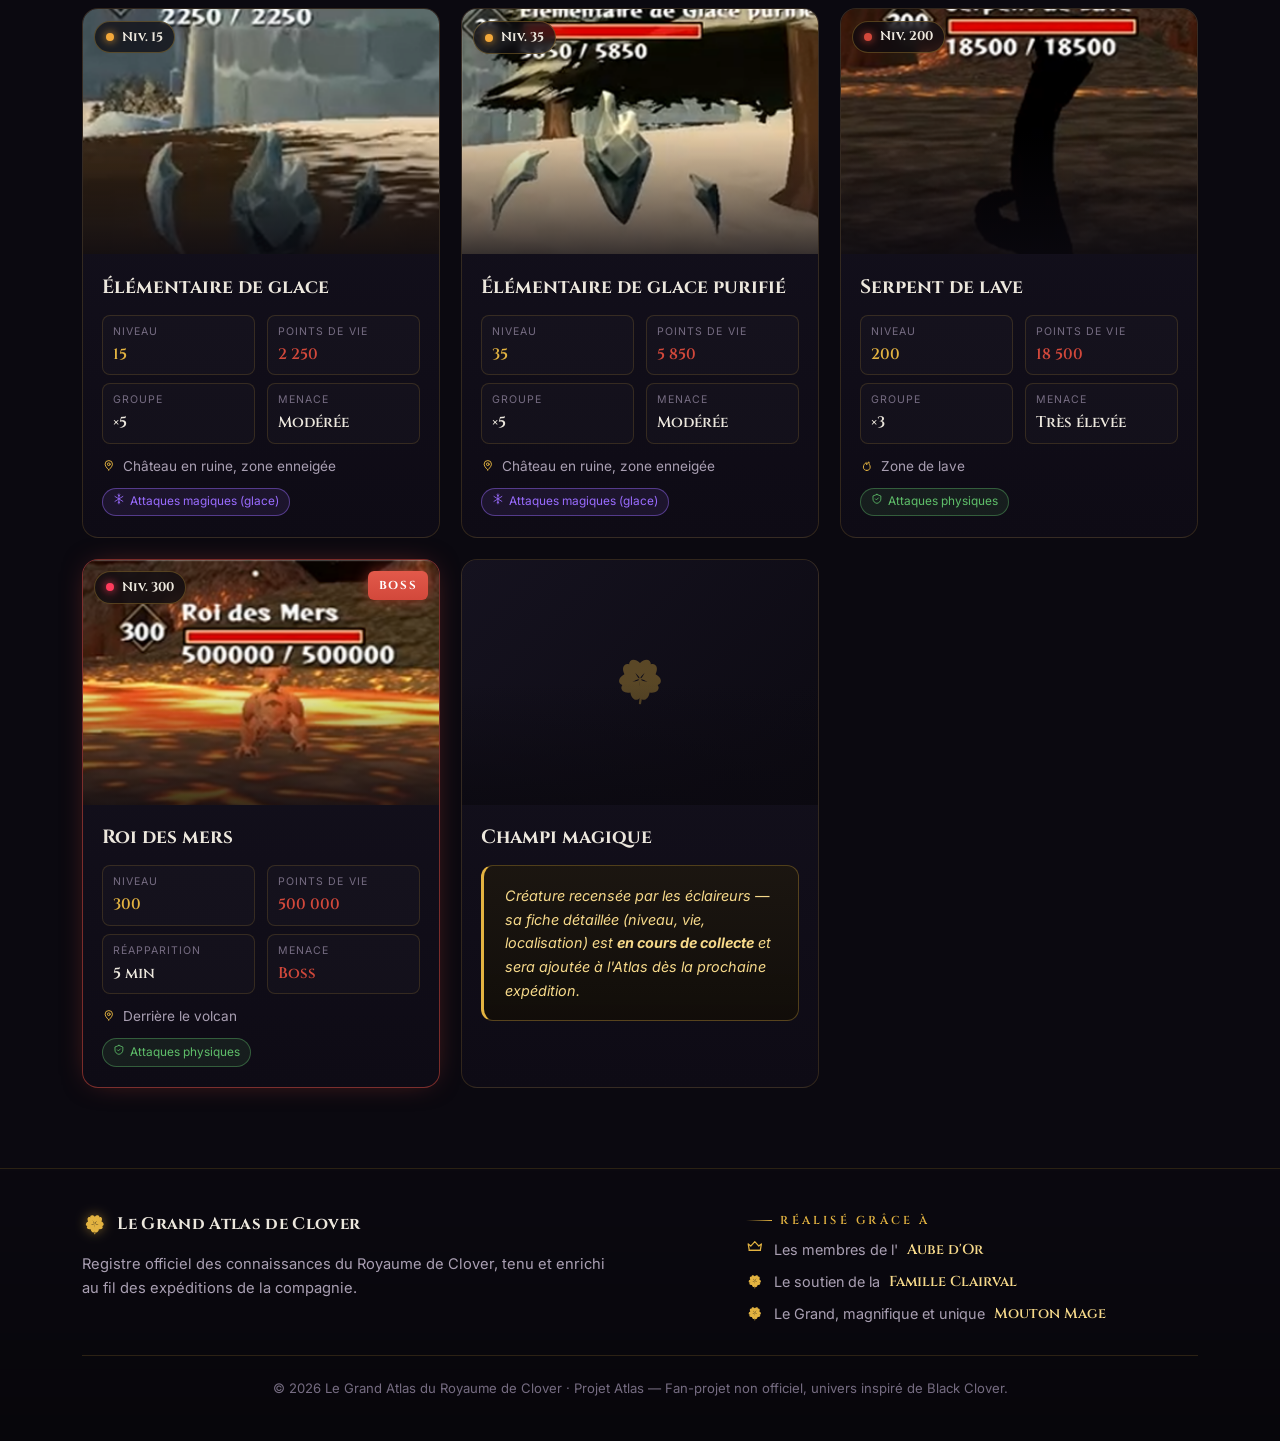
==== commit fb4f6c60: "Update bestiaire.html" ====
--- a/bestiaire.html
+++ b/bestiaire.html
@@ -277,6 +277,7 @@
           <span class="kicker">Réalisé grâce à</span>
           <div class="credit"><span data-ico="crown"></span> Les membres de l'<b>Aube d'Or</b></div>
           <div class="credit"><svg class="clover clover--gold"><use href="#clover"/></svg> Le soutien de la <b>Famille Clairval</b></div>
+          <div class="credit"><svg class="clover clover--gold"><use href="#clover"/></svg> Le Grand, magnifique et unique <b>Mouton Mage</b></div>
         </div>
       </div>
       <div class="footer-copy">© <span data-year>2026</span> Le Grand Atlas du Royaume de Clover · Projet Atlas — Fan-projet non officiel, univers inspiré de Black Clover.</div>
